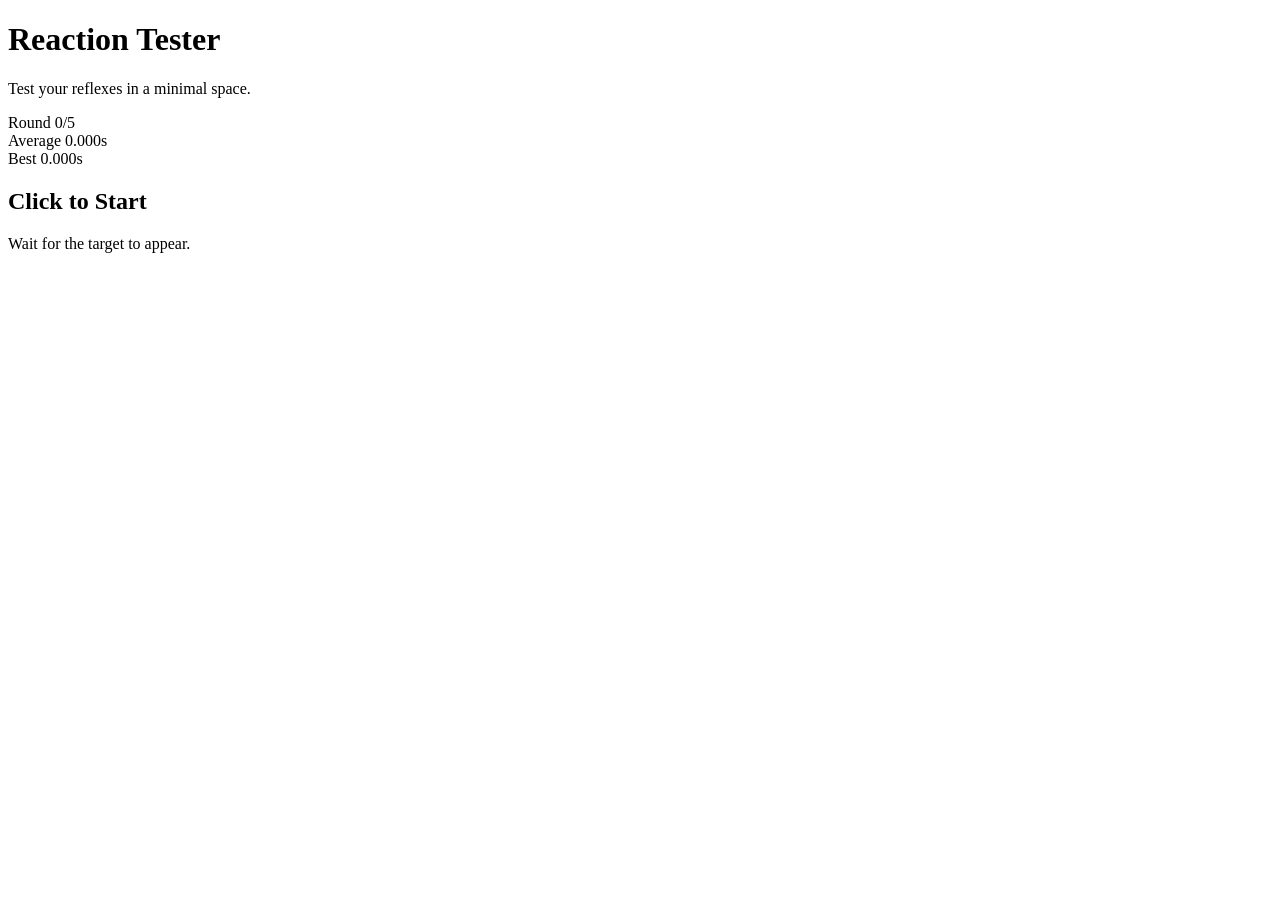
==== index.html @ e1f612dc "Refactor HTML structure and update title" ====
<!DOCTYPE html>
<html lang="en">
<head>
    <meta charset="UTF-8">
    <meta name="viewport" content="width=device-width, initial-scale=1.0">
    <title>Aesthetic Reaction Tester</title>
    <link rel="stylesheet" href="style.css">
    <link href="https://fonts.googleapis.com/css2?family=Inter:wght@300;500;700&display=swap" rel="stylesheet">
</head>
<body>
    <div class="app-container">
        <header>
            <h1>Reaction Tester</h1>
            <p class="subtitle">Test your reflexes in a minimal space.</p>
        </header>

        <main>
            <div class="dashboard">
                <div class="stat-card">
                    <span class="label">Round</span>
                    <span class="value" id="round-display">0/5</span>
                </div>
                <div class="stat-card">
                    <span class="label">Average</span>
                    <span class="value" id="average-time">0.000s</span>
                </div>
                <div class="stat-card">
                    <span class="label">Best</span>
                    <span class="value" id="best-time">0.000s</span>
                </div>
            </div>

            <div id="play-area" class="play-area">
                <div id="target" class="target hidden"></div>
                <div id="message-overlay" class="overlay">
                    <h2 id="main-message">Click to Start</h2>
                    <p id="sub-message">Wait for the target to appear.</p>
                </div>
            </div>
        </main>
    </div>
    <script src="script.js"></script>
</body>
</html>
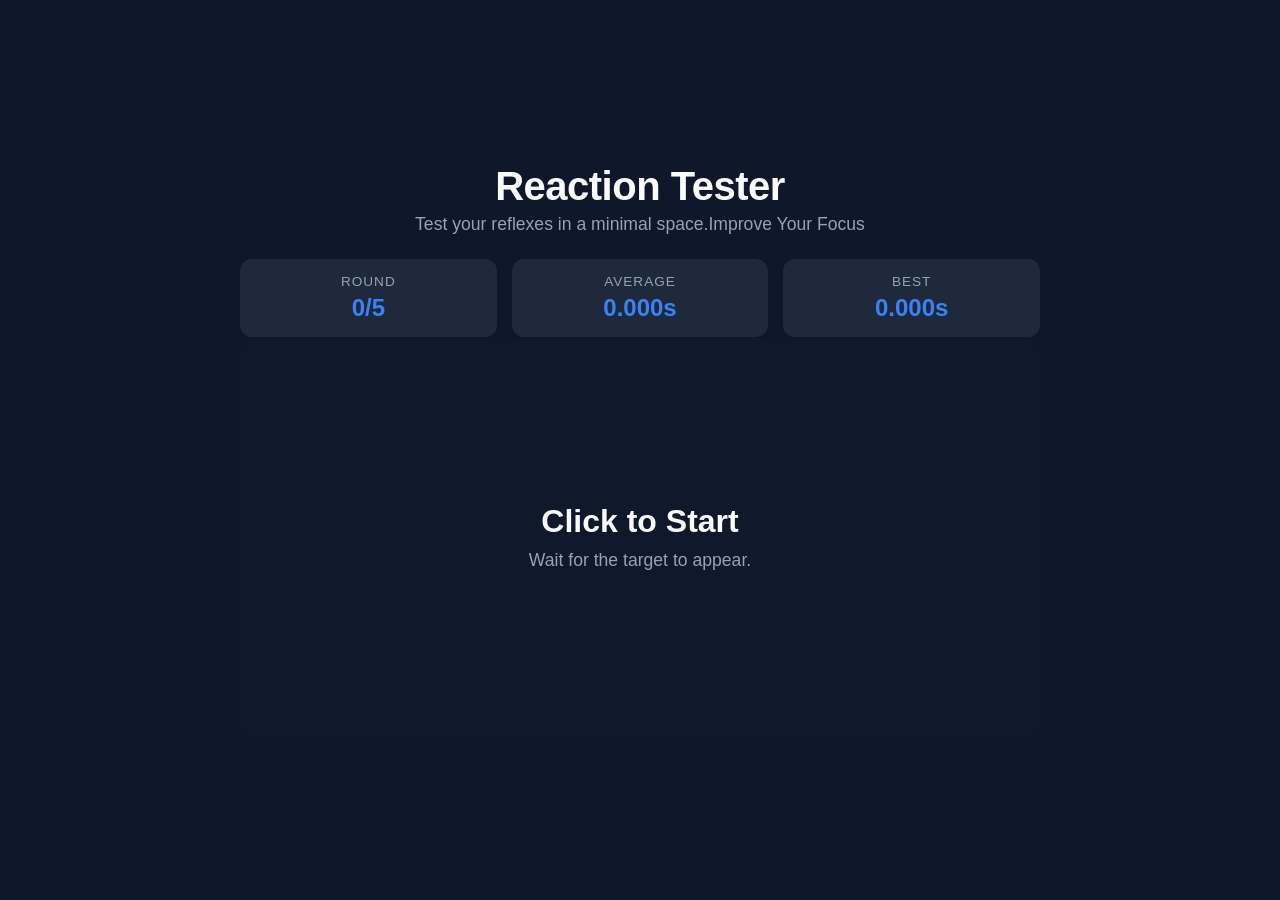
==== commit bfc72ace: "Update subtitle to include focus improvement" ====
--- a/index.html
+++ b/index.html
@@ -11,7 +11,7 @@
     <div class="app-container">
         <header>
             <h1>Reaction Tester</h1>
-            <p class="subtitle">Test your reflexes in a minimal space.</p>
+            <p class="subtitle">Test your reflexes in a minimal space.Improve Your Focus</p>
         </header>
 
         <main>
--- a/style.css
+++ b/style.css
@@ -0,0 +1,156 @@
+/* --- AESTHETIC THEME VARIABLES --- */
+:root {
+    --bg-main: #0f172a;       /* Deep Slate Blue */
+    --bg-card: #1e293b;       /* Lighter Slate for cards */
+    --text-primary: #f8fafc;
+    --text-secondary: #94a3b8;
+    --accent-color: #3b82f6;  /* Vibrant Blue */
+    --target-color: #10b981;  /* Emerald Green */
+    --error-color: #ef4444;   /* Soft Red */
+    --border-radius: 12px;
+}
+
+* {
+    margin: 0;
+    padding: 0;
+    box-sizing: border-box;
+}
+
+body {
+    font-family: 'Inter', sans-serif;
+    background-color: var(--bg-main);
+    color: var(--text-primary);
+    display: flex;
+    justify-content: center;
+    align-items: center;
+    min-height: 100vh;
+    user-select: none; /* Prevents text highlighting during fast clicks */
+}
+
+.app-container {
+    width: 90%;
+    max-width: 800px;
+    display: flex;
+    flex-direction: column;
+    gap: 24px;
+}
+
+/* --- HEADER --- */
+header {
+    text-align: center;
+}
+
+h1 {
+    font-size: 2.5rem;
+    font-weight: 700;
+    letter-spacing: -0.5px;
+}
+
+.subtitle {
+    color: var(--text-secondary);
+    font-size: 1.1rem;
+    margin-top: 5px;
+}
+
+/* --- DASHBOARD --- */
+.dashboard {
+    display: flex;
+    justify-content: space-between;
+    gap: 15px;
+}
+
+.stat-card {
+    background-color: var(--bg-card);
+    padding: 15px 20px;
+    border-radius: var(--border-radius);
+    flex: 1;
+    display: flex;
+    flex-direction: column;
+    align-items: center;
+    box-shadow: 0 4px 6px -1px rgba(0, 0, 0, 0.1);
+}
+
+.label {
+    color: var(--text-secondary);
+    font-size: 0.85rem;
+    text-transform: uppercase;
+    letter-spacing: 1px;
+    font-weight: 500;
+    margin-bottom: 5px;
+}
+
+.value {
+    font-size: 1.5rem;
+    font-weight: 700;
+    color: var(--accent-color);
+}
+
+/* --- PLAY AREA --- */
+.play-area {
+    background-color: var(--bg-card);
+    height: 400px;
+    position: relative;
+    border-radius: var(--border-radius);
+    overflow: hidden; /* Keeps target from overflowing */
+    box-shadow: inset 0 2px 10px rgba(0,0,0,0.2);
+    cursor: crosshair; /* Gamified cursor */
+}
+
+/* --- TARGET --- */
+.target {
+    width: 60px;
+    height: 60px;
+    background-color: var(--target-color);
+    border-radius: 50%; /* Makes it a circle */
+    position: absolute;
+    cursor: pointer;
+    box-shadow: 0 0 15px rgba(16, 185, 129, 0.4);
+    transition: transform 0.1s ease;
+}
+
+.target:active {
+    transform: scale(0.9); /* Satisfying click effect */
+}
+
+.hidden {
+    display: none !important;
+}
+
+/* --- OVERLAY --- */
+.overlay {
+    position: absolute;
+    inset: 0; /* Stretches to fill play-area */
+    background-color: rgba(15, 23, 42, 0.85);
+    backdrop-filter: blur(4px);
+    display: flex;
+    flex-direction: column;
+    justify-content: center;
+    align-items: center;
+    text-align: center;
+    z-index: 10;
+    cursor: pointer;
+}
+
+#main-message {
+    font-size: 2rem;
+    margin-bottom: 10px;
+}
+
+#sub-message {
+    color: var(--text-secondary);
+    font-size: 1.1rem;
+}
+
+/* Mobile Responsiveness */
+@media (max-width: 600px) {
+    .dashboard {
+        flex-direction: column;
+    }
+    .play-area {
+        height: 300px;
+    }
+    .target {
+        width: 50px;
+        height: 50px;
+    }
+}
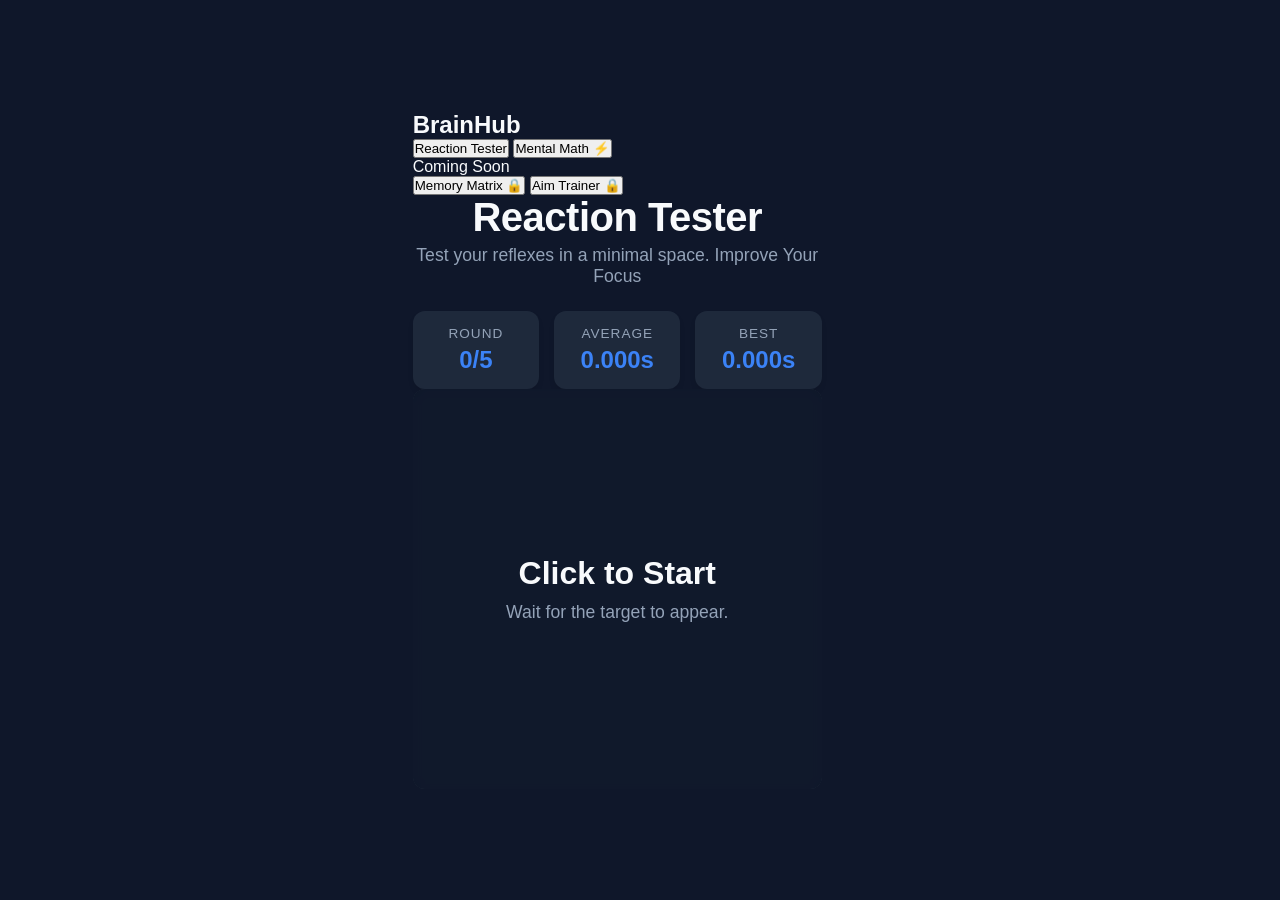
==== commit 9bb72241: "Update title and restructure HTML layout" ====
--- a/index.html
+++ b/index.html
@@ -3,42 +3,94 @@
 <head>
     <meta charset="UTF-8">
     <meta name="viewport" content="width=device-width, initial-scale=1.0">
-    <title>Aesthetic Reaction Tester</title>
+    <title>BrainHub | Aesthetic Training</title>
     <link rel="stylesheet" href="style.css">
     <link href="https://fonts.googleapis.com/css2?family=Inter:wght@300;500;700&display=swap" rel="stylesheet">
 </head>
 <body>
-    <div class="app-container">
-        <header>
-            <h1>Reaction Tester</h1>
-            <p class="subtitle">Test your reflexes in a minimal space.Improve Your Focus</p>
-        </header>
+    <div class="layout-wrapper">
+        
+        <aside class="sidebar">
+            <h2 class="logo">BrainHub</h2>
+            <nav>
+                <button class="nav-btn active" id="btn-reaction" onclick="switchGame('reaction')">Reaction Tester</button>
+                <button class="nav-btn" id="btn-math" onclick="switchGame('math')">Mental Math ⚡</button>
+                
+                <div class="coming-soon">
+                    <p>Coming Soon</p>
+                    <button class="nav-btn disabled">Memory Matrix 🔒</button>
+                    <button class="nav-btn disabled">Aim Trainer 🔒</button>
+                </div>
+            </nav>
+        </aside>
 
-        <main>
-            <div class="dashboard">
-                <div class="stat-card">
-                    <span class="label">Round</span>
-                    <span class="value" id="round-display">0/5</span>
-                </div>
-                <div class="stat-card">
-                    <span class="label">Average</span>
-                    <span class="value" id="average-time">0.000s</span>
-                </div>
-                <div class="stat-card">
-                    <span class="label">Best</span>
-                    <span class="value" id="best-time">0.000s</span>
+        <div class="main-content">
+            
+            <div id="view-reaction" class="game-view active">
+                <div class="app-container">
+                    <header>
+                        <h1>Reaction Tester</h1>
+                        <p class="subtitle">Test your reflexes in a minimal space. Improve Your Focus</p>
+                    </header>
+
+                    <main>
+                        <div class="dashboard">
+                            <div class="stat-card">
+                                <span class="label">Round</span>
+                                <span class="value" id="round-display">0/5</span>
+                            </div>
+                            <div class="stat-card">
+                                <span class="label">Average</span>
+                                <span class="value" id="average-time">0.000s</span>
+                            </div>
+                            <div class="stat-card">
+                                <span class="label">Best</span>
+                                <span class="value" id="best-time">0.000s</span>
+                            </div>
+                        </div>
+
+                        <div id="play-area" class="play-area">
+                            <div id="target" class="target hidden"></div>
+                            <div id="message-overlay" class="overlay">
+                                <h2 id="main-message">Click to Start</h2>
+                                <p id="sub-message">Wait for the target to appear.</p>
+                            </div>
+                        </div>
+                    </main>
                 </div>
             </div>
 
-            <div id="play-area" class="play-area">
-                <div id="target" class="target hidden"></div>
-                <div id="message-overlay" class="overlay">
-                    <h2 id="main-message">Click to Start</h2>
-                    <p id="sub-message">Wait for the target to appear.</p>
+            <div id="view-math" class="game-view hidden">
+                <div class="app-container">
+                    <header>
+                        <h1>Speed Math</h1>
+                        <p class="subtitle">Calculate accurately before the time runs out.</p>
+                    </header>
+
+                    <main>
+                        <div class="dashboard">
+                            <div class="stat-card">
+                                <span class="label">Score</span>
+                                <span class="value" id="math-score">0</span>
+                            </div>
+                            <div class="stat-card">
+                                <span class="label">Time Left</span>
+                                <span class="value" id="math-timer">30s</span>
+                            </div>
+                        </div>
+
+                        <div class="math-play-area">
+                            <h2 id="math-question">Press Start to Begin</h2>
+                            <input type="number" id="math-input" disabled onkeyup="checkAnswer(event)" placeholder="Type answer & press Enter">
+                            <button id="start-math-btn" class="start-btn" onclick="startMathGame()">Start 30s Rush</button>
+                        </div>
+                    </main>
                 </div>
             </div>
-        </main>
+
+        </div>
     </div>
+    
     <script src="script.js"></script>
-</body>
+    <script src="mathGame.js"></script> </body>
 </html>
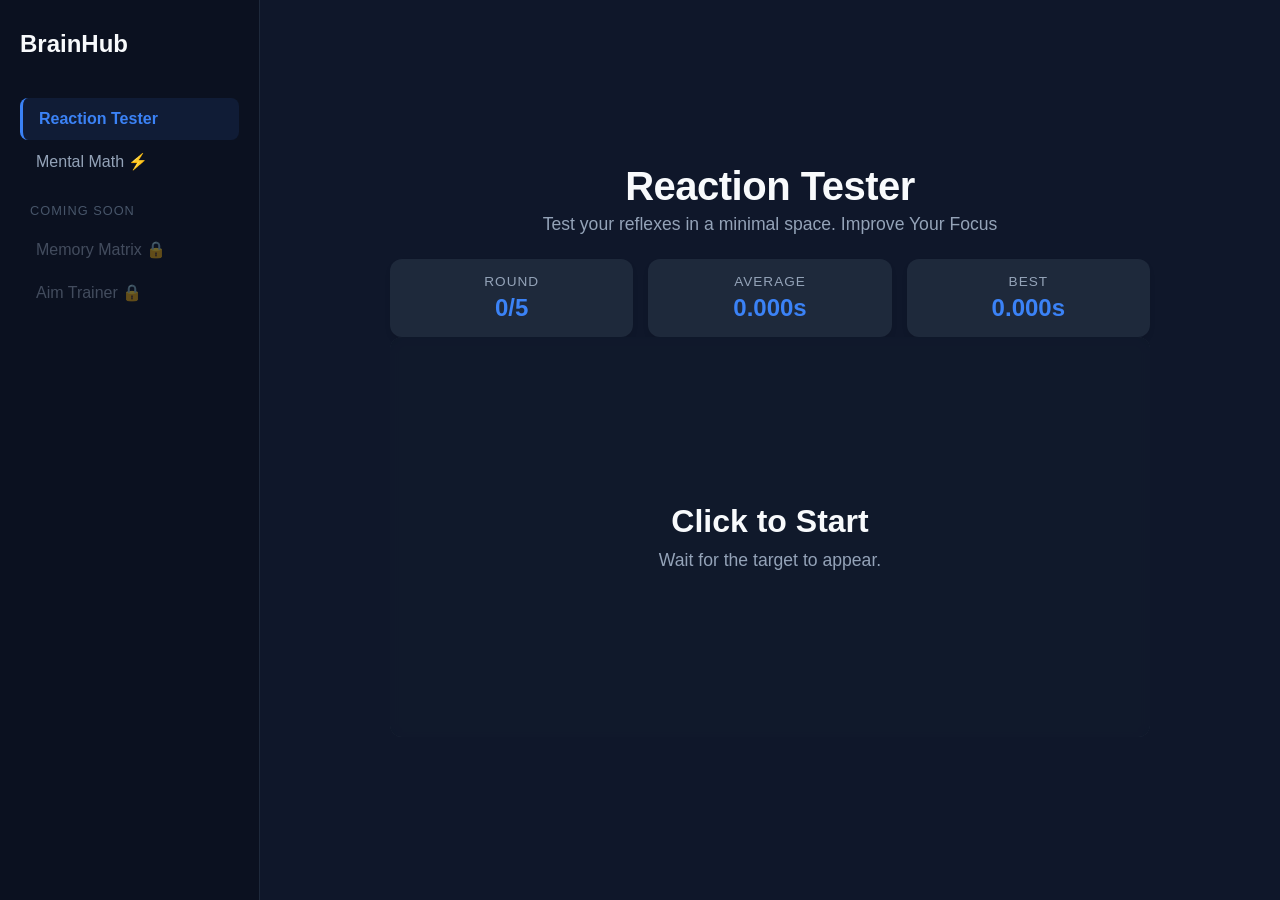
==== commit 8abdcd1a: "Refactor math game input and time selection UI" ====
--- a/index.html
+++ b/index.html
@@ -32,7 +32,6 @@
                         <h1>Reaction Tester</h1>
                         <p class="subtitle">Test your reflexes in a minimal space. Improve Your Focus</p>
                     </header>
-
                     <main>
                         <div class="dashboard">
                             <div class="stat-card">
@@ -48,7 +47,6 @@
                                 <span class="value" id="best-time">0.000s</span>
                             </div>
                         </div>
-
                         <div id="play-area" class="play-area">
                             <div id="target" class="target hidden"></div>
                             <div id="message-overlay" class="overlay">
@@ -66,7 +64,6 @@
                         <h1>Speed Math</h1>
                         <p class="subtitle">Calculate accurately before the time runs out.</p>
                     </header>
-
                     <main>
                         <div class="dashboard">
                             <div class="stat-card">
@@ -78,11 +75,20 @@
                                 <span class="value" id="math-timer">30s</span>
                             </div>
                         </div>
-
                         <div class="math-play-area">
                             <h2 id="math-question">Press Start to Begin</h2>
-                            <input type="number" id="math-input" disabled onkeyup="checkAnswer(event)" placeholder="Type answer & press Enter">
-                            <button id="start-math-btn" class="start-btn" onclick="startMathGame()">Start 30s Rush</button>
+                            
+                            <input type="number" id="math-input" disabled placeholder="Type answer...">
+                            
+                            <div class="time-selector">
+                                <button class="time-btn" data-time="15">15s</button>
+                                <button class="time-btn active" data-time="30">30s</button>
+                                <button class="time-btn" data-time="60">60s</button>
+                                <button class="time-btn" data-time="custom">Custom</button>
+                                <input type="number" id="custom-time-input" class="hidden" placeholder="Secs" min="1" max="300">
+                            </div>
+
+                            <button id="start-math-btn" class="start-btn" onclick="startMathGame()">Start Game</button>
                         </div>
                     </main>
                 </div>
@@ -92,5 +98,6 @@
     </div>
     
     <script src="script.js"></script>
-    <script src="mathGame.js"></script> </body>
+    <script src="mathGame.js"></script>
+</body>
 </html>
--- a/style.css
+++ b/style.css
@@ -2,6 +2,7 @@
 :root {
     --bg-main: #0f172a;       /* Deep Slate Blue */
     --bg-card: #1e293b;       /* Lighter Slate for cards */
+    --bg-sidebar: #0b1120;    /* Darker Slate for sidebar */
     --text-primary: #f8fafc;
     --text-secondary: #94a3b8;
     --accent-color: #3b82f6;  /* Vibrant Blue */
@@ -20,19 +21,107 @@
     font-family: 'Inter', sans-serif;
     background-color: var(--bg-main);
     color: var(--text-primary);
+    user-select: none; 
+    height: 100vh;
+    overflow: hidden;
+}
+
+/* --- MASTER LAYOUT & SIDEBAR --- */
+.layout-wrapper {
+    display: flex;
+    height: 100vh;
+    width: 100%;
+}
+
+.sidebar {
+    width: 260px;
+    background-color: var(--bg-sidebar);
+    padding: 30px 20px;
+    border-right: 1px solid var(--bg-card);
+    display: flex;
+    flex-direction: column;
+    gap: 20px;
+}
+
+.sidebar .logo {
+    font-size: 1.5rem;
+    font-weight: 700;
+    margin-bottom: 20px;
+    color: var(--text-primary);
+}
+
+.nav-btn {
+    background: transparent;
+    border: none;
+    color: var(--text-secondary);
+    text-align: left;
+    padding: 12px 16px;
+    font-size: 1rem;
+    cursor: pointer;
+    border-radius: 8px;
+    transition: all 0.2s ease;
+    width: 100%;
+    font-family: inherit;
+}
+
+.nav-btn:hover:not(.disabled) {
+    background-color: var(--bg-card);
+    color: var(--accent-color); 
+}
+
+.nav-btn.active {
+    background-color: rgba(59, 130, 246, 0.1); /* Subtle blue tint */
+    color: var(--accent-color);
+    font-weight: 600;
+    border-left: 3px solid var(--accent-color);
+}
+
+.coming-soon p {
+    font-size: 0.8rem;
+    color: #475569;
+    text-transform: uppercase;
+    letter-spacing: 1px;
+    margin: 20px 0 10px 10px;
+}
+
+.nav-btn.disabled {
+    opacity: 0.4;
+    cursor: not-allowed;
+}
+
+.main-content {
+    flex-grow: 1;
+    overflow-y: auto;
+    display: flex;
+    justify-content: center; /* Keeps the game centered in the remaining space */
+    align-items: center;
+}
+
+/* --- VIEW ROUTING --- */
+.game-view {
+    display: none; 
+    width: 100%;
+}
+
+.game-view.active {
     display: flex;
     justify-content: center;
-    align-items: center;
-    min-height: 100vh;
-    user-select: none; /* Prevents text highlighting during fast clicks */
-}
-
+    animation: fadeIn 0.3s ease-in-out;
+}
+
+@keyframes fadeIn {
+    from { opacity: 0; transform: translateY(5px); }
+    to { opacity: 1; transform: translateY(0); }
+}
+
+/* --- APP CONTAINER (Shared by both games) --- */
 .app-container {
-    width: 90%;
+    width: 100%;
     max-width: 800px;
     display: flex;
     flex-direction: column;
     gap: 24px;
+    padding: 20px;
 }
 
 /* --- HEADER --- */
@@ -85,23 +174,22 @@
     color: var(--accent-color);
 }
 
-/* --- PLAY AREA --- */
+/* --- PLAY AREA (REACTION TESTER) --- */
 .play-area {
     background-color: var(--bg-card);
     height: 400px;
     position: relative;
     border-radius: var(--border-radius);
-    overflow: hidden; /* Keeps target from overflowing */
+    overflow: hidden; 
     box-shadow: inset 0 2px 10px rgba(0,0,0,0.2);
-    cursor: crosshair; /* Gamified cursor */
-}
-
-/* --- TARGET --- */
+    cursor: crosshair; 
+}
+
 .target {
     width: 60px;
     height: 60px;
     background-color: var(--target-color);
-    border-radius: 50%; /* Makes it a circle */
+    border-radius: 50%;
     position: absolute;
     cursor: pointer;
     box-shadow: 0 0 15px rgba(16, 185, 129, 0.4);
@@ -109,17 +197,16 @@
 }
 
 .target:active {
-    transform: scale(0.9); /* Satisfying click effect */
+    transform: scale(0.9); 
 }
 
 .hidden {
     display: none !important;
 }
 
-/* --- OVERLAY --- */
 .overlay {
     position: absolute;
-    inset: 0; /* Stretches to fill play-area */
+    inset: 0;
     background-color: rgba(15, 23, 42, 0.85);
     backdrop-filter: blur(4px);
     display: flex;
@@ -141,12 +228,91 @@
     font-size: 1.1rem;
 }
 
-/* Mobile Responsiveness */
-@media (max-width: 600px) {
+/* --- PLAY AREA (MENTAL MATH) --- */
+.math-play-area {
+    display: flex;
+    flex-direction: column;
+    align-items: center;
+    justify-content: center;
+    height: 400px; /* Matches reaction tester height */
+    background-color: var(--bg-card);
+    border-radius: var(--border-radius);
+    box-shadow: inset 0 2px 10px rgba(0,0,0,0.2);
+    gap: 30px;
+}
+
+#math-question {
+    font-size: 3.5rem;
+    margin: 0;
+    font-weight: 700;
+}
+
+#math-input {
+    font-size: 2rem;
+    padding: 15px;
+    border-radius: 8px;
+    border: 2px solid var(--bg-main);
+    background-color: var(--bg-main);
+    color: var(--text-primary);
+    text-align: center;
+    width: 300px;
+    outline: none;
+    transition: border-color 0.2s;
+    font-family: 'Inter', sans-serif;
+}
+
+#math-input:focus {
+    border-color: var(--accent-color);
+}
+
+.start-btn {
+    padding: 15px 30px;
+    font-size: 1.1rem;
+    background-color: var(--accent-color);
+    color: #fff;
+    border: none;
+    border-radius: 8px;
+    cursor: pointer;
+    font-weight: 700;
+    transition: transform 0.1s, background-color 0.2s;
+}
+
+.start-btn:hover {
+    background-color: #2563eb;
+}
+
+.start-btn:active {
+    transform: scale(0.95);
+}
+
+/* --- MOBILE RESPONSIVENESS --- */
+@media (max-width: 768px) {
+    .layout-wrapper {
+        flex-direction: column;
+    }
+    .sidebar {
+        width: 100%;
+        height: auto;
+        padding: 15px;
+        flex-direction: row;
+        overflow-x: auto;
+        border-right: none;
+        border-bottom: 1px solid var(--bg-card);
+    }
+    .sidebar .logo {
+        display: none; /* Hide logo on mobile to save space */
+    }
+    .nav-btn {
+        width: auto;
+        white-space: nowrap;
+    }
+    .coming-soon {
+        display: none;
+    }
     .dashboard {
         flex-direction: column;
     }
-    .play-area {
+    .play-area, .math-play-area {
         height: 300px;
     }
     .target {
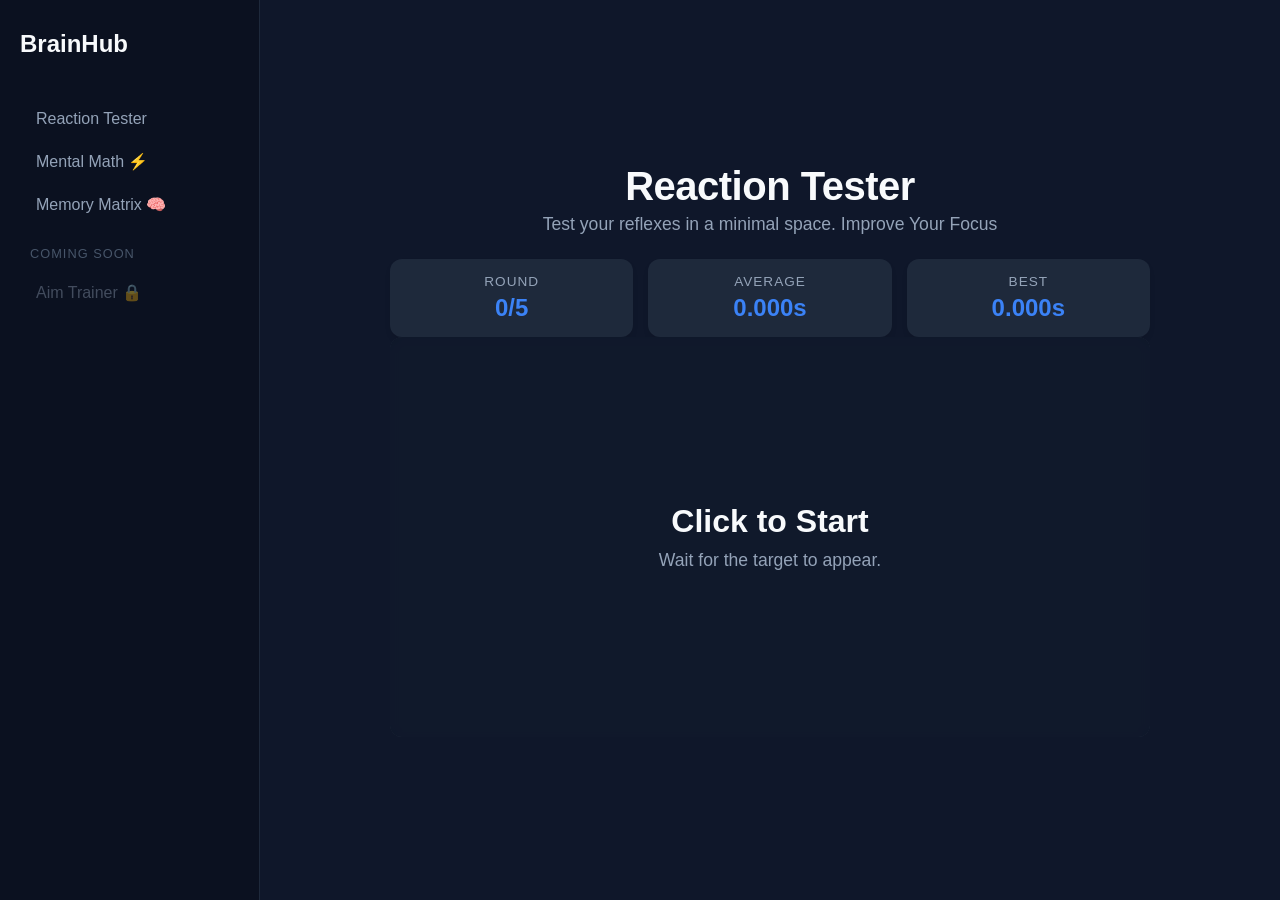
==== commit b19fc0d0: "Add Memory Matrix game and update navigation" ====
--- a/index.html
+++ b/index.html
@@ -13,14 +13,15 @@
         <aside class="sidebar">
             <h2 class="logo">BrainHub</h2>
             <nav>
-                <button class="nav-btn active" id="btn-reaction" onclick="switchGame('reaction')">Reaction Tester</button>
-                <button class="nav-btn" id="btn-math" onclick="switchGame('math')">Mental Math ⚡</button>
-                
-                <div class="coming-soon">
-                    <p>Coming Soon</p>
-                    <button class="nav-btn disabled">Memory Matrix 🔒</button>
-                    <button class="nav-btn disabled">Aim Trainer 🔒</button>
-                </div>
+               <button class="nav-btn" id="btn-reaction" onclick="switchGame('reaction')">Reaction Tester</button>
+<button class="nav-btn" id="btn-math" onclick="switchGame('math')">Mental Math ⚡</button>
+<button class="nav-btn" id="btn-memory" onclick="switchGame('memory')">Memory Matrix 🧠</button>
+
+<div class="coming-soon">
+    <p>Coming Soon</p>
+    <button class="nav-btn disabled">Aim Trainer 🔒</button>
+</div>
+               
             </nav>
         </aside>
 
@@ -93,11 +94,43 @@
                     </main>
                 </div>
             </div>
+            <div id="view-memory" class="game-view hidden">
+    <div class="app-container">
+        <header>
+            <h1>Memory Matrix</h1>
+            <p class="subtitle">Memorize the highlighted tiles. They disappear after 2 seconds.</p>
+        </header>
+        <main>
+            <div class="dashboard">
+                <div class="stat-card">
+                    <span class="label">Level</span>
+                    <span class="value" id="memory-level">1</span>
+                </div>
+                <div class="stat-card">
+                    <span class="label">Trials</span>
+                    <span class="value" id="memory-trials" style="color: var(--error-color);">3</span>
+                </div>
+                <div class="stat-card">
+                    <span class="label">Score</span>
+                    <span class="value" id="memory-score">0</span>
+                </div>
+            </div>
+            
+            <div class="memory-play-area">
+                <h2 id="memory-message" style="margin-bottom: 10px; text-align: center;">Press Start to Begin</h2>
+                
+                <div id="memory-grid" class="memory-grid hidden"></div>
+                
+                <button id="start-memory-btn" class="start-btn" onclick="startMemoryGame()">Start Game</button>
+            </div>
+        </main>
+    </div>
+</div>
 
         </div>
     </div>
-    
     <script src="script.js"></script>
     <script src="mathGame.js"></script>
+    <script src="memoryGame.js"></script>
 </body>
 </html>
--- a/style.css
+++ b/style.css
@@ -1,13 +1,12 @@
-/* --- AESTHETIC THEME VARIABLES --- */
 :root {
-    --bg-main: #0f172a;       /* Deep Slate Blue */
-    --bg-card: #1e293b;       /* Lighter Slate for cards */
-    --bg-sidebar: #0b1120;    /* Darker Slate for sidebar */
+    --bg-main: #0f172a;       
+    --bg-card: #1e293b;       
+    --bg-sidebar: #0b1120;    
     --text-primary: #f8fafc;
     --text-secondary: #94a3b8;
-    --accent-color: #3b82f6;  /* Vibrant Blue */
-    --target-color: #10b981;  /* Emerald Green */
-    --error-color: #ef4444;   /* Soft Red */
+    --accent-color: #3b82f6;  
+    --target-color: #10b981;  
+    --error-color: #ef4444;   
     --border-radius: 12px;
 }
 
@@ -26,7 +25,7 @@
     overflow: hidden;
 }
 
-/* --- MASTER LAYOUT & SIDEBAR --- */
+/* LAYOUT & SIDEBAR */
 .layout-wrapper {
     display: flex;
     height: 100vh;
@@ -70,7 +69,7 @@
 }
 
 .nav-btn.active {
-    background-color: rgba(59, 130, 246, 0.1); /* Subtle blue tint */
+    background-color: rgba(59, 130, 246, 0.1); 
     color: var(--accent-color);
     font-weight: 600;
     border-left: 3px solid var(--accent-color);
@@ -93,11 +92,11 @@
     flex-grow: 1;
     overflow-y: auto;
     display: flex;
-    justify-content: center; /* Keeps the game centered in the remaining space */
-    align-items: center;
-}
-
-/* --- VIEW ROUTING --- */
+    justify-content: center; 
+    align-items: center;
+}
+
+/* VIEW ROUTING */
 .game-view {
     display: none; 
     width: 100%;
@@ -114,7 +113,7 @@
     to { opacity: 1; transform: translateY(0); }
 }
 
-/* --- APP CONTAINER (Shared by both games) --- */
+/* APP CONTAINER */
 .app-container {
     width: 100%;
     max-width: 800px;
@@ -124,7 +123,6 @@
     padding: 20px;
 }
 
-/* --- HEADER --- */
 header {
     text-align: center;
 }
@@ -141,7 +139,7 @@
     margin-top: 5px;
 }
 
-/* --- DASHBOARD --- */
+/* DASHBOARD */
 .dashboard {
     display: flex;
     justify-content: space-between;
@@ -174,7 +172,7 @@
     color: var(--accent-color);
 }
 
-/* --- PLAY AREA (REACTION TESTER) --- */
+/* PLAY AREA (REACTION TESTER) */
 .play-area {
     background-color: var(--bg-card);
     height: 400px;
@@ -228,17 +226,17 @@
     font-size: 1.1rem;
 }
 
-/* --- PLAY AREA (MENTAL MATH) --- */
+/* PLAY AREA (MENTAL MATH) */
 .math-play-area {
     display: flex;
     flex-direction: column;
     align-items: center;
     justify-content: center;
-    height: 400px; /* Matches reaction tester height */
+    height: 400px; 
     background-color: var(--bg-card);
     border-radius: var(--border-radius);
     box-shadow: inset 0 2px 10px rgba(0,0,0,0.2);
-    gap: 30px;
+    gap: 20px;
 }
 
 #math-question {
@@ -266,7 +264,7 @@
 }
 
 .start-btn {
-    padding: 15px 30px;
+    padding: 12px 30px;
     font-size: 1.1rem;
     background-color: var(--accent-color);
     color: #fff;
@@ -285,11 +283,55 @@
     transform: scale(0.95);
 }
 
-/* --- MOBILE RESPONSIVENESS --- */
+/* TIME SELECTOR STYLES */
+.time-selector {
+    display: flex;
+    gap: 10px;
+    align-items: center;
+}
+
+.time-btn {
+    background-color: var(--bg-main);
+    color: var(--text-secondary);
+    border: 1px solid var(--bg-card);
+    padding: 8px 16px;
+    border-radius: 6px;
+    cursor: pointer;
+    font-family: inherit;
+    font-weight: 500;
+    transition: all 0.2s ease;
+}
+
+.time-btn:hover {
+    color: var(--text-primary);
+    border-color: var(--text-secondary);
+}
+
+.time-btn.active {
+    background-color: rgba(59, 130, 246, 0.2);
+    color: var(--accent-color);
+    border-color: var(--accent-color);
+}
+
+#custom-time-input {
+    width: 70px;
+    padding: 8px;
+    background-color: var(--bg-main);
+    border: 1px solid var(--accent-color);
+    color: var(--text-primary);
+    border-radius: 6px;
+    text-align: center;
+    outline: none;
+    font-family: inherit;
+}
+
+#custom-time-input.hidden {
+    display: none;
+}
+
+/* MOBILE RESPONSIVENESS */
 @media (max-width: 768px) {
-    .layout-wrapper {
-        flex-direction: column;
-    }
+    .layout-wrapper { flex-direction: column; }
     .sidebar {
         width: 100%;
         height: auto;
@@ -299,24 +341,10 @@
         border-right: none;
         border-bottom: 1px solid var(--bg-card);
     }
-    .sidebar .logo {
-        display: none; /* Hide logo on mobile to save space */
-    }
-    .nav-btn {
-        width: auto;
-        white-space: nowrap;
-    }
-    .coming-soon {
-        display: none;
-    }
-    .dashboard {
-        flex-direction: column;
-    }
-    .play-area, .math-play-area {
-        height: 300px;
-    }
-    .target {
-        width: 50px;
-        height: 50px;
-    }
-}
+    .sidebar .logo { display: none; }
+    .nav-btn { width: auto; white-space: nowrap; }
+    .coming-soon { display: none; }
+    .dashboard { flex-direction: column; }
+    .play-area, .math-play-area { height: 300px; }
+    .target { width: 50px; height: 50px; }
+}
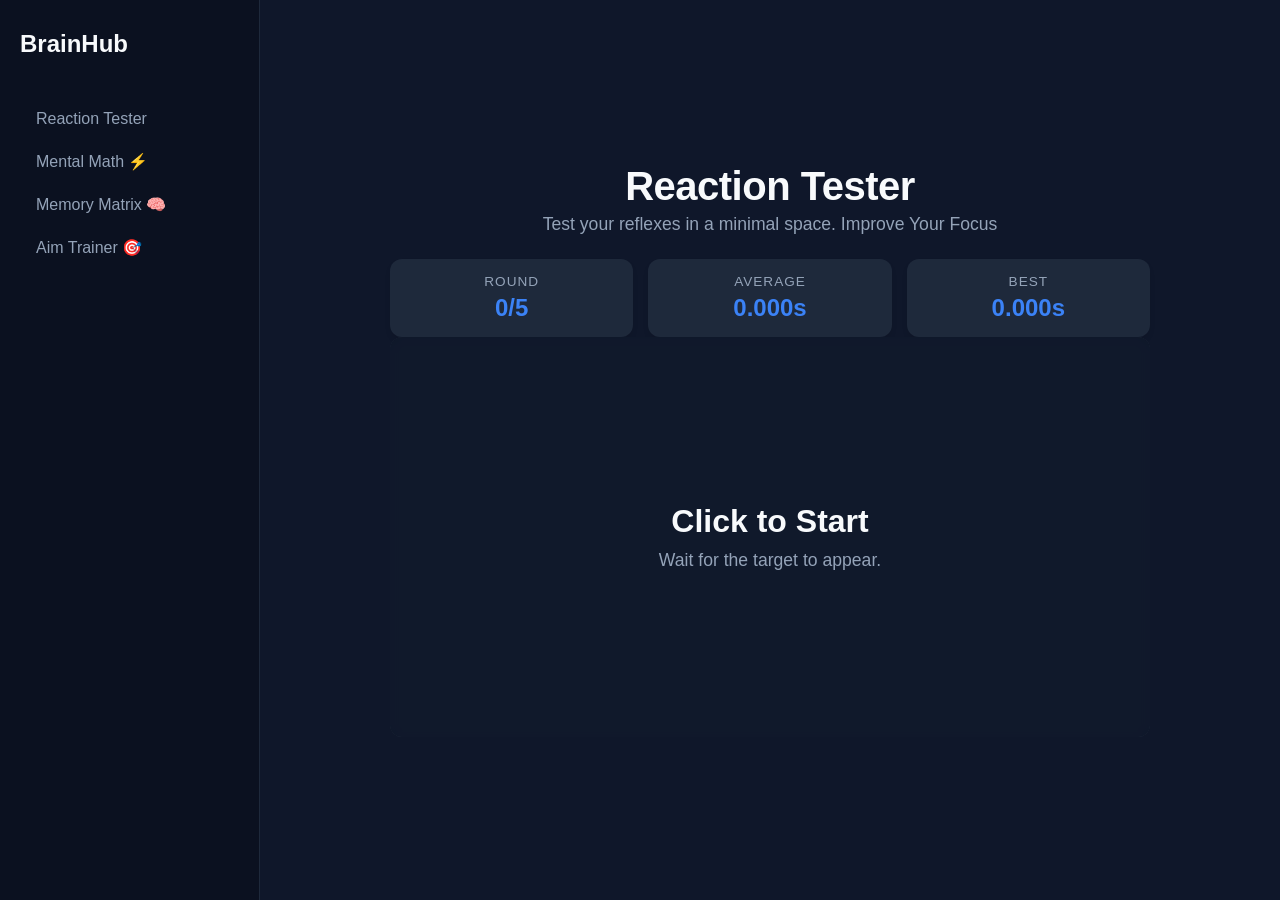
==== commit 7759f6b0: "Add Aim Trainer game section to index.html" ====
--- a/index.html
+++ b/index.html
@@ -16,11 +16,7 @@
                <button class="nav-btn" id="btn-reaction" onclick="switchGame('reaction')">Reaction Tester</button>
 <button class="nav-btn" id="btn-math" onclick="switchGame('math')">Mental Math ⚡</button>
 <button class="nav-btn" id="btn-memory" onclick="switchGame('memory')">Memory Matrix 🧠</button>
-
-<div class="coming-soon">
-    <p>Coming Soon</p>
-    <button class="nav-btn disabled">Aim Trainer 🔒</button>
-</div>
+<button class="nav-btn" id="btn-aim" onclick="switchGame('aim')">Aim Trainer 🎯</button>
                
             </nav>
         </aside>
@@ -126,11 +122,52 @@
         </main>
     </div>
 </div>
+            <div id="view-aim" class="game-view hidden">
+    <div class="app-container">
+        <header>
+            <h1>Aim Trainer</h1>
+            <p class="subtitle">Click the targets as fast as you can. Speed and accuracy both count.</p>
+        </header>
+        <main>
+            <div class="dashboard">
+                <div class="stat-card">
+                    <span class="label">Score</span>
+                    <span class="value" id="aim-score">0</span>
+                </div>
+                <div class="stat-card">
+                    <span class="label">Time Left</span>
+                    <span class="value" id="aim-timer">30s</span>
+                </div>
+                <div class="stat-card">
+                    <span class="label">Accuracy</span>
+                    <span class="value" id="aim-accuracy">100%</span>
+                </div>
+            </div>
+
+            <div id="aim-play-area" class="play-area">
+                <div id="aim-target" class="target hidden"></div>
+                <div id="aim-overlay" class="overlay">
+                    <h2 id="aim-main-message">Click to Start</h2>
+                    <p id="aim-sub-message">Hit as many targets as you can before time runs out.</p>
+                </div>
+            </div>
+
+            <div class="time-selector">
+                <button class="aim-time-btn" data-time="15">15s</button>
+                <button class="aim-time-btn active" data-time="30">30s</button>
+                <button class="aim-time-btn" data-time="60">60s</button>
+                <button class="aim-time-btn" data-time="custom">Custom</button>
+                <input type="number" id="aim-custom-time-input" class="hidden" placeholder="Secs" min="1" max="300">
+            </div>
+        </main>
+    </div>
+</div>
 
         </div>
     </div>
     <script src="script.js"></script>
     <script src="mathGame.js"></script>
     <script src="memoryGame.js"></script>
+    <script src="aimGame.js"></script>
 </body>
 </html>
--- a/style.css
+++ b/style.css
@@ -348,3 +348,61 @@
     .play-area, .math-play-area { height: 300px; }
     .target { width: 50px; height: 50px; }
 }
+/* ==========================================
+   --- MEMORY MATRIX STYLES ---
+   ========================================== */
+.memory-play-area {
+    display: flex;
+    flex-direction: column;
+    align-items: center;
+    justify-content: center;
+    min-height: 400px;
+    background-color: var(--bg-card);
+    border-radius: var(--border-radius);
+    box-shadow: inset 0 2px 10px rgba(0,0,0,0.2);
+    padding: 30px 20px;
+}
+
+.memory-grid {
+    display: grid;
+    gap: 8px;
+    margin: 0 auto 20px auto;
+    /* Width and Grid Columns are controlled dynamically by JS */
+}
+
+.memory-tile {
+    background-color: var(--bg-main);
+    border-radius: 8px;
+    aspect-ratio: 1; /* Keeps tiles perfectly square */
+    cursor: pointer;
+    transition: all 0.3s ease;
+    border: 1px solid rgba(255, 255, 255, 0.05);
+}
+
+.memory-tile:hover {
+    background-color: rgba(255, 255, 255, 0.1);
+}
+
+/* Gameplay States */
+.memory-tile.showing {
+    background-color: var(--accent-color);
+    box-shadow: 0 0 15px rgba(59, 130, 246, 0.6);
+    transform: scale(1.05);
+}
+
+.memory-tile.correct {
+    background-color: var(--accent-color);
+}
+
+.memory-tile.wrong {
+    background-color: var(--error-color);
+    box-shadow: 0 0 15px rgba(239, 68, 68, 0.6);
+    animation: memory-shake 0.4s;
+}
+
+@keyframes memory-shake {
+    0%, 100% { transform: translateX(0); }
+    25% { transform: translateX(-5px); }
+    50% { transform: translateX(5px); }
+    75% { transform: translateX(-5px); }
+}
